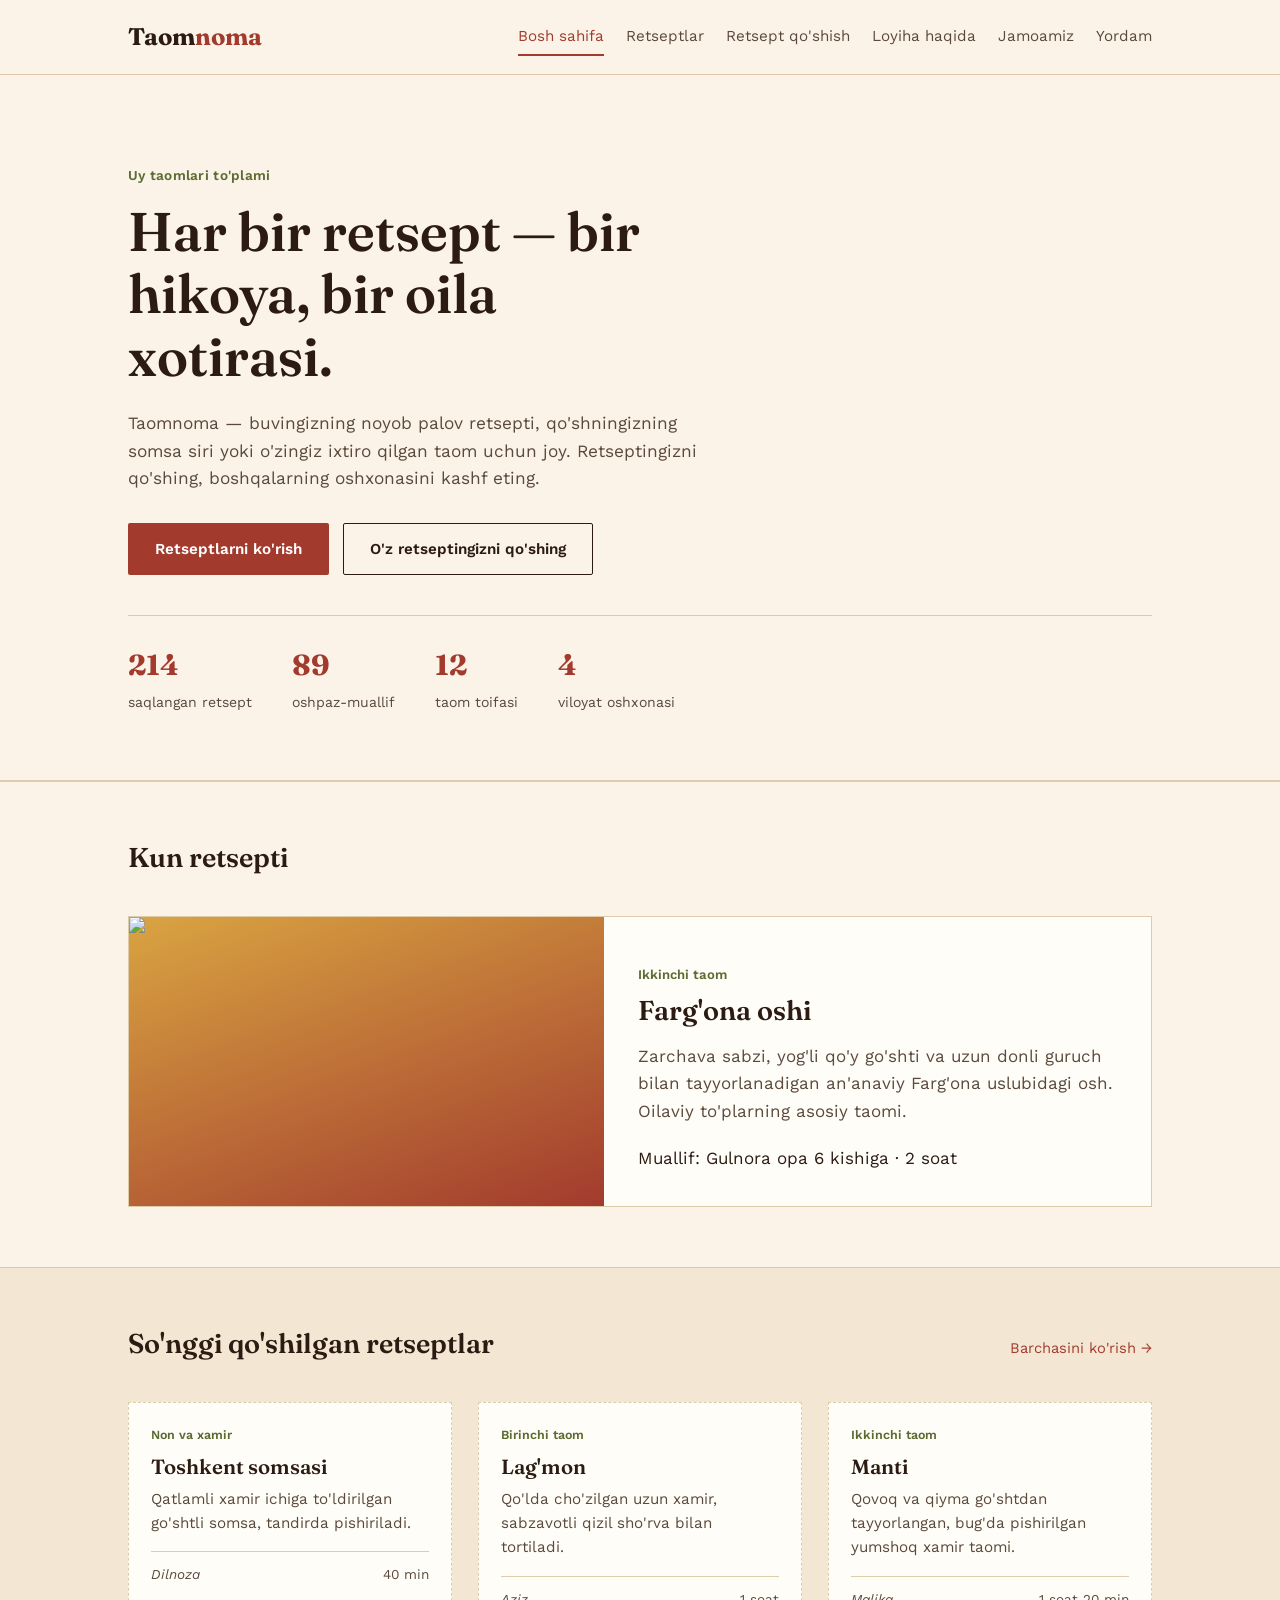
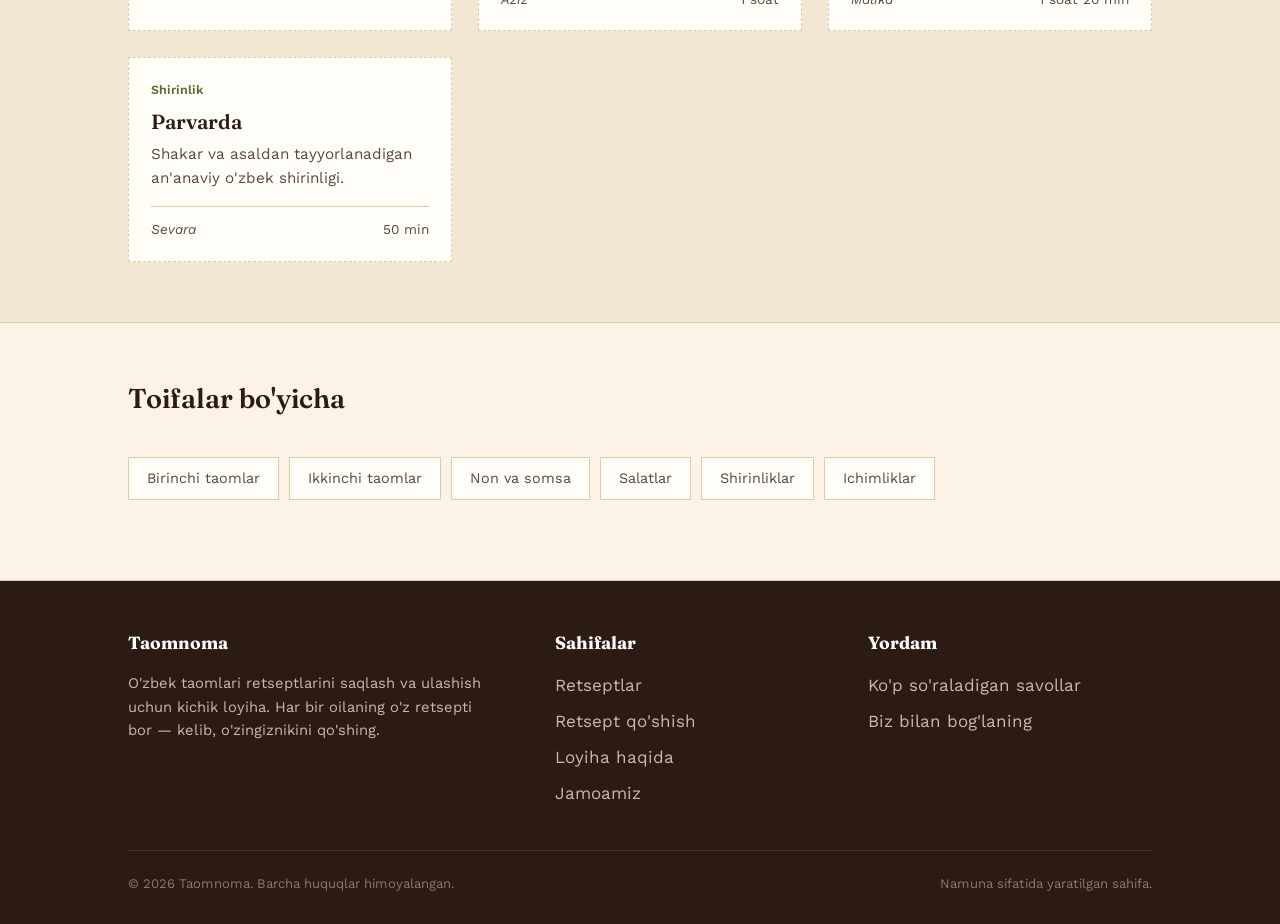
==== index.html @ 1970f33b "Update index.html" ====
<!DOCTYPE html>
<html lang="uz">
<head>
<meta charset="UTF-8">
<meta name="viewport" content="width=device-width, initial-scale=1.0">
<title>Taomnoma — o'z retseptingizni ulashing</title>
<meta name="description" content="Taomnoma — o'zbek taomlari retseptlarini saqlash va ulashish uchun sahifa. O'z retseptingizni qo'shing, boshqalarnikini kashf eting.">
<link rel="stylesheet" href="style.css">
</head>
<body>

<header class="site-header">
  <div class="wrap">
    <a href="index.html" class="logo">Taom<span>noma</span></a>
    <nav class="primary-nav" aria-label="Asosiy navigatsiya">
      <a href="index.html" aria-current="page">Bosh sahifa</a>
      <a href="menu.html">Retseptlar</a>
      <a href="add-recipe.html">Retsept qo'shish</a>
      <a href="about.html">Loyiha haqida</a>
      <a href="team.html">Jamoamiz</a>
      <a href="support.html">Yordam</a>
    </nav>
  </div>
</header>

<main>

  <section class="hero">
    <div class="wrap">
      <p class="kicker">Uy taomlari to'plami</p>
      <h1>Har bir retsept — bir hikoya, bir oila xotirasi.</h1>
      <p class="lead">Taomnoma — buvingizning noyob palov retsepti, qo'shningizning somsa siri yoki o'zingiz ixtiro qilgan taom uchun joy. Retseptingizni qo'shing, boshqalarning oshxonasini kashf eting.</p>
      <div class="hero-actions">
        <a href="menu.html" class="btn btn-primary">Retseptlarni ko'rish</a>
        <a href="add-recipe.html" class="btn btn-ghost">O'z retseptingizni qo'shing</a>
      </div>
      <div class="stat-row">
        <div class="stat"><b>214</b><span>saqlangan retsept</span></div>
        <div class="stat"><b>89</b><span>oshpaz-muallif</span></div>
        <div class="stat"><b>12</b><span>taom toifasi</span></div>
        <div class="stat"><b>4</b><span>viloyat oshxonasi</span></div>
      </div>
    </div>
  </section>

  <section>
    <div class="wrap">
      <div class="section-head">
        <h2>Kun retsepti</h2>
      </div>
      <article class="featured-card">
        <div class="photo" role="img" aria-label="Osh — palov taomining rasmi"><img class="kkS" src="https://encrypted-tbn0.gstatic.com/images?q=tbn:ANd9GcQXJk7F9mHlJh6HpHR_jl9XJbA6Z6ro5E9UIonnaJc_GA&s=10"></div>
        <div class="content">
          <p class="cat">Ikkinchi taom</p>
          <h3>Farg'ona oshi</h3>
          <p>Zarchava sabzi, yog'li qo'y go'shti va uzun donli guruch bilan tayyorlanadigan an'anaviy Farg'ona uslubidagi osh. Oilaviy to'plarning asosiy taomi.</p>
          <div class="meta">
            <span class="author">Muallif: Gulnora opa</span>
            <span>6 kishiga · 2 soat</span>
          </div>
        </div>
      </article>
    </div>
  </section>

  <section class="alt">
    <div class="wrap">
      <div class="section-head">
        <h2>So'nggi qo'shilgan retseptlar</h2>
        <a class="more" href="menu.html">Barchasini ko'rish →</a>
      </div>
      <div class="card-grid">

        <article class="recipe-card">
          <p class="cat">Non va xamir</p>
          <h3>Toshkent somsasi</h3>
          <p>Qatlamli xamir ichiga to'ldirilgan go'shtli somsa, tandirda pishiriladi.</p>
          <div class="meta">
            <span class="author">Dilnoza</span>
            <span>40 min</span>
          </div>
        </article>

        <article class="recipe-card">
          <p class="cat">Birinchi taom</p>
          <h3>Lag'mon</h3>
          <p>Qo'lda cho'zilgan uzun xamir, sabzavotli qizil sho'rva bilan tortiladi.</p>
          <div class="meta">
            <span class="author">Aziz</span>
            <span>1 soat</span>
          </div>
        </article>

        <article class="recipe-card">
          <p class="cat">Ikkinchi taom</p>
          <h3>Manti</h3>
          <p>Qovoq va qiyma go'shtdan tayyorlangan, bug'da pishirilgan yumshoq xamir taomi.</p>
          <div class="meta">
            <span class="author">Malika</span>
            <span>1 soat 20 min</span>
          </div>
        </article>

        <article class="recipe-card">
          <p class="cat">Shirinlik</p>
          <h3>Parvarda</h3>
          <p>Shakar va asaldan tayyorlanadigan an'anaviy o'zbek shirinligi.</p>
          <div class="meta">
            <span class="author">Sevara</span>
            <span>50 min</span>
          </div>
        </article>

      </div>
    </div>
  </section>

  <section>
    <div class="wrap">
      <div class="section-head">
        <h2>Toifalar bo'yicha</h2>
      </div>
      <div class="pill-row">
        <a class="pill" href="#taom1">Birinchi taomlar</a>
        <a class="pill" href="#taom2">Ikkinchi taomlar</a>
        <a class="pill" href="#taom3">Non va somsa</a>
        <a class="pill" href="#taom4">Salatlar</a>
        <a class="pill" href="#taom5">Shirinliklar</a>
        <a class="pill" href="#taom6">Ichimliklar</a>
      </div>
    </div>
  </section>

</main>

<footer class="site-footer">
  <div class="wrap">
    <div class="foot-grid">
      <div>
        <h4>Taomnoma</h4>
        <p>O'zbek taomlari retseptlarini saqlash va ulashish uchun kichik loyiha. Har bir oilaning o'z retsepti bor — kelib, o'zingiznikini qo'shing.</p>
      </div>
      <div>
        <h4>Sahifalar</h4>
        <ul>
          <li><a href="menu.html">Retseptlar</a></li>
          <li><a href="add-recipe.html">Retsept qo'shish</a></li>
          <li><a href="about.html">Loyiha haqida</a></li>
          <li><a href="team.html">Jamoamiz</a></li>
        </ul>
      </div>
      <div>
        <h4>Yordam</h4>
        <ul>
          <li><a href="support.html">Ko'p so'raladigan savollar</a></li>
          <li><a href="support.html#contact">Biz bilan bog'laning</a></li>
        </ul>
      </div>
    </div>
    <div class="foot-bottom">
      <span>© 2026 Taomnoma. Barcha huquqlar himoyalangan.</span>
      <span>Namuna sifatida yaratilgan sahifa.</span>
    </div>
  </div>
</footer>

</body>
</html>
---- style.css ----
@import url('https://fonts.googleapis.com/css2?family=Fraunces:ital,opsz,wght@0,9..144,400;0,9..144,600;0,9..144,700;1,9..144,500&family=Work+Sans:wght@400;500;600&display=swap');

:root{
  --cream: #FBF3E7;
  --cream-2: #F3E7D3;
  --ink: #2B1B12;
  --ink-soft: #5A493C;
  --paprika: #A23B2E;
  --paprika-dark: #7E2E24;
  --saffron: #D9A441;
  --herb: #5C6B32;
  --line: #DDCBA9;
  --card-bg: #FFFDF8;
  --radius: 2px;
}

*{ box-sizing: border-box; }

html{ scroll-behavior: smooth; }

body{
  margin: 0;
  background: var(--cream);
  color: var(--ink);
  font-family: 'Work Sans', sans-serif;
  font-size: 17px;
  line-height: 1.6;
}

h1, h2, h3, .display{
  font-family: 'Fraunces', serif;
  color: var(--ink);
  font-weight: 600;
  line-height: 1.15;
  margin: 0 0 .4em;
}

a{ color: var(--paprika); text-decoration: none; }
a:hover{ text-decoration: underline; }

a:focus-visible, button:focus-visible, input:focus-visible, textarea:focus-visible, select:focus-visible{
  outline: 3px solid var(--saffron);
  outline-offset: 2px;
}

img{ max-width: 100%; display: block; }

.wrap{
  max-width: 1080px;
  margin: 0 auto;
  padding: 0 28px;
}

/* ---------- Header / nav ---------- */

.site-header{
  border-bottom: 1px solid var(--line);
  background: var(--cream);
  position: sticky;
  top: 0;
  z-index: 20;
}

.site-header .wrap{
  display: flex;
  align-items: center;
  justify-content: space-between;
  padding-top: 18px;
  padding-bottom: 18px;
  gap: 24px;
}

.logo{
  font-family: 'Fraunces', serif;
  font-weight: 700;
  font-size: 1.5rem;
  color: var(--ink);
  white-space: nowrap;
}
.logo span{ color: var(--paprika); }
.logo:hover{ text-decoration: none; }

nav.primary-nav{
  display: flex;
  flex-wrap: wrap;
  gap: 4px 22px;
  justify-content: flex-end;
}

nav.primary-nav a{
  color: var(--ink-soft);
  font-size: .95rem;
  padding: 6px 0;
  border-bottom: 2px solid transparent;
}

nav.primary-nav a:hover{
  color: var(--paprika);
  text-decoration: none;
  border-bottom-color: var(--saffron);
}

nav.primary-nav a[aria-current="page"]{
  color: var(--paprika);
  border-bottom-color: var(--paprika);
}

/* ---------- Buttons ---------- */

.btn{
  display: inline-block;
  font-family: 'Work Sans', sans-serif;
  font-weight: 600;
  font-size: .95rem;
  padding: 13px 26px;
  border-radius: var(--radius);
  border: 1px solid transparent;
  cursor: pointer;
}

.btn:hover{ text-decoration: none; }

.btn-primary{
  background: var(--paprika);
  color: #fff;
}
.btn-primary:hover{ background: var(--paprika-dark); }

.btn-ghost{
  background: transparent;
  color: var(--ink);
  border-color: var(--ink);
}
.btn-ghost:hover{ background: var(--ink); color: var(--cream); }

/* ---------- Hero ---------- */

.hero{
  padding: 76px 0 64px;
  border-bottom: 1px solid var(--line);
}

.hero .kicker{
  color: var(--herb);
  font-weight: 600;
  font-size: .85rem;
  letter-spacing: .02em;
  margin-bottom: 14px;
}

.hero h1{
  font-size: clamp(2.1rem, 4.4vw, 3.4rem);
  max-width: 15ch;
}

.hero p.lead{
  max-width: 54ch;
  color: var(--ink-soft);
  font-size: 1.08rem;
  margin: 18px 0 30px;
}

.hero-actions{ display: flex; gap: 14px; flex-wrap: wrap; margin-bottom: 40px; }

.stat-row{
  display: flex;
  gap: 40px;
  flex-wrap: wrap;
  border-top: 1px solid var(--line);
  padding-top: 26px;
}

.stat-row .stat b{
  display: block;
  font-family: 'Fraunces', serif;
  font-size: 1.8rem;
  color: var(--paprika);
}
.stat-row .stat span{
  color: var(--ink-soft);
  font-size: .88rem;
}

/* ---------- Sections ---------- */

section{ padding: 60px 0; }
section.alt{ background: var(--cream-2); }
section + section{ border-top: 1px solid var(--line); }

.section-head{
  display: flex;
  align-items: baseline;
  justify-content: space-between;
  gap: 20px;
  margin-bottom: 32px;
  flex-wrap: wrap;
}

.section-head h2{ font-size: 1.7rem; }
.section-head .more{ font-size: .92rem; white-space: nowrap; }

/* ---------- Recipe index cards ---------- */

.card-grid{
  display: grid;
  grid-template-columns: repeat(auto-fill, minmax(250px, 1fr));
  gap: 26px;
}

.recipe-card{
  background: var(--card-bg);
  border: 1px dashed var(--line);
  padding: 22px 22px 20px;
  position: relative;
}

.recipe-card .cat{
  font-size: .78rem;
  color: var(--herb);
  font-weight: 600;
  margin-bottom: 10px;
}

.recipe-card h3{
  font-size: 1.28rem;
  margin-bottom: 8px;
}

.recipe-card p{
  color: var(--ink-soft);
  font-size: .95rem;
  margin: 0 0 16px;
}

.recipe-card .meta{
  display: flex;
  justify-content: space-between;
  align-items: center;
  font-size: .85rem;
  color: var(--ink-soft);
  border-top: 1px solid var(--line);
  padding-top: 12px;
}

.recipe-card .author{ font-style: italic; }

.featured-card{
  display: grid;
  grid-template-columns: 1fr 1.15fr;
  gap: 0;
  background: var(--card-bg);
  border: 1px solid var(--line);
  overflow: hidden;
}

.featured-card .photo{
  background: linear-gradient(160deg, var(--saffron), var(--paprika));
  min-height: 260px;
}

.featured-card .content{ padding: 34px; }

.featured-card .cat{
  color: var(--herb);
  font-weight: 600;
  font-size: .82rem;
  margin-bottom: 10px;
}

.featured-card h3{ font-size: 1.7rem; }

.featured-card p{ color: var(--ink-soft); margin-bottom: 20px; }

@media (max-width: 720px){
  .featured-card{ grid-template-columns: 1fr; }
  .featured-card .photo{ min-height: 160px; }
}

/* ---------- Category pills ---------- */

.pill-row{ display: flex; flex-wrap: wrap; gap: 10px; }
.pill{
  border: 1px solid var(--line);
  padding: 9px 18px;
  font-size: .9rem;
  color: var(--ink-soft);
  background: var(--card-bg);
}
.pill:hover{ text-decoration: none; border-color: var(--paprika); color: var(--paprika); }

/* ---------- Forms ---------- */

.form-card{
  background: var(--card-bg);
  border: 1px solid var(--line);
  padding: 36px;
  max-width: 640px;
}

fieldset{ border: none; padding: 0; margin: 0 0 26px; }
legend{
  font-family: 'Fraunces', serif;
  font-size: 1.15rem;
  padding: 0;
  margin-bottom: 14px;
}

.field{ margin-bottom: 20px; }
.field label{
  display: block;
  font-size: .88rem;
  font-weight: 600;
  margin-bottom: 6px;
  color: var(--ink);
}
.field .hint{
  display: block;
  font-size: .8rem;
  color: var(--ink-soft);
  margin-top: 5px;
}

input[type="text"],
input[type="email"],
input[type="number"],
input[type="file"],
select,
textarea{
  width: 100%;
  font-family: 'Work Sans', sans-serif;
  font-size: .96rem;
  padding: 11px 13px;
  border: 1px solid var(--line);
  background: #fff;
  color: var(--ink);
  border-radius: var(--radius);
}

textarea{ resize: vertical; min-height: 110px; }

.two-col{ display: grid; grid-template-columns: 1fr 1fr; gap: 18px; }
@media (max-width: 560px){ .two-col{ grid-template-columns: 1fr; } }

.note{
  border-left: 3px solid var(--saffron);
  background: var(--cream-2);
  padding: 14px 18px;
  font-size: .9rem;
  color: var(--ink-soft);
  margin: 0 0 26px;
}

/* ---------- Team ---------- */

.team-grid{
  display: grid;
  grid-template-columns: repeat(auto-fill, minmax(210px, 1fr));
  gap: 26px;
}
.team-card{ text-align: left; }
.team-card .avatar{
  width: 100%;
  aspect-ratio: 1;
  background: linear-gradient(140deg, var(--herb), var(--saffron));
  margin-bottom: 14px;
}
.team-card h3{ font-size: 1.1rem; margin-bottom: 2px; }
.team-card .role{ color: var(--paprika); font-size: .85rem; font-weight: 600; margin-bottom: 8px; }
.team-card p{ color: var(--ink-soft); font-size: .92rem; margin: 0; }

/* ---------- FAQ ---------- */

.faq-item{ border-top: 1px solid var(--line); padding: 22px 0; }
.faq-item:last-child{ border-bottom: 1px solid var(--line); }
.faq-item h3{ font-size: 1.05rem; margin-bottom: 8px; }
.faq-item p{ color: var(--ink-soft); margin: 0; }

.contact-grid{
  display: grid;
  grid-template-columns: 1fr 1fr;
  gap: 40px;
}
@media (max-width: 720px){ .contact-grid{ grid-template-columns: 1fr; } }

.contact-list{ list-style: none; padding: 0; margin: 0; }
.contact-list li{ padding: 14px 0; border-top: 1px solid var(--line); }
.contact-list li:last-child{ border-bottom: 1px solid var(--line); }
.contact-list .label{ display: block; font-size: .8rem; color: var(--herb); font-weight: 600; margin-bottom: 4px; }

/* ---------- Footer ---------- */

footer.site-footer{
  border-top: 1px solid var(--line);
  background: var(--ink);
  color: var(--cream-2);
  padding: 48px 0 30px;
  margin-top: 20px;
}

footer.site-footer .foot-grid{
  display: grid;
  grid-template-columns: 1.4fr 1fr 1fr;
  gap: 30px;
  margin-bottom: 34px;
}
@media (max-width: 640px){ footer.site-footer .foot-grid{ grid-template-columns: 1fr; } }

footer.site-footer h4{
  font-family: 'Fraunces', serif;
  color: #fff;
  font-size: 1.1rem;
  margin: 0 0 14px;
}
footer.site-footer p{ color: #C9BBA8; font-size: .92rem; max-width: 40ch; }
footer.site-footer ul{ list-style: none; padding: 0; margin: 0; }
footer.site-footer li{ margin-bottom: 9px; }
footer.site-footer a{ color: #C9BBA8; }
footer.site-footer a:hover{ color: var(--saffron); }

.foot-bottom{
  border-top: 1px solid #45372B;
  padding-top: 22px;
  font-size: .82rem;
  color: #8A7B6A;
  display: flex;
  justify-content: space-between;
  flex-wrap: wrap;
  gap: 10px;
}

/* ---------- Page header (non-home pages) ---------- */

.page-head{
  padding: 54px 0 40px;
  border-bottom: 1px solid var(--line);
}
.page-head .kicker{
  color: var(--herb);
  font-weight: 600;
  font-size: .85rem;
  margin-bottom: 12px;
}
.page-head h1{ font-size: clamp(1.9rem, 3.6vw, 2.6rem); max-width: 20ch; }
.page-head p.lead{ color: var(--ink-soft); max-width: 56ch; margin-top: 14px; }

.kk{
  width: 100%;
  height: 100%;
}
.recipe-image{
  width: 200px;
  height: 100px;
  object-fit: cover;
}
.ishchi{
  width: 300px;
  height: 300px;
  object-fit: cover;
}
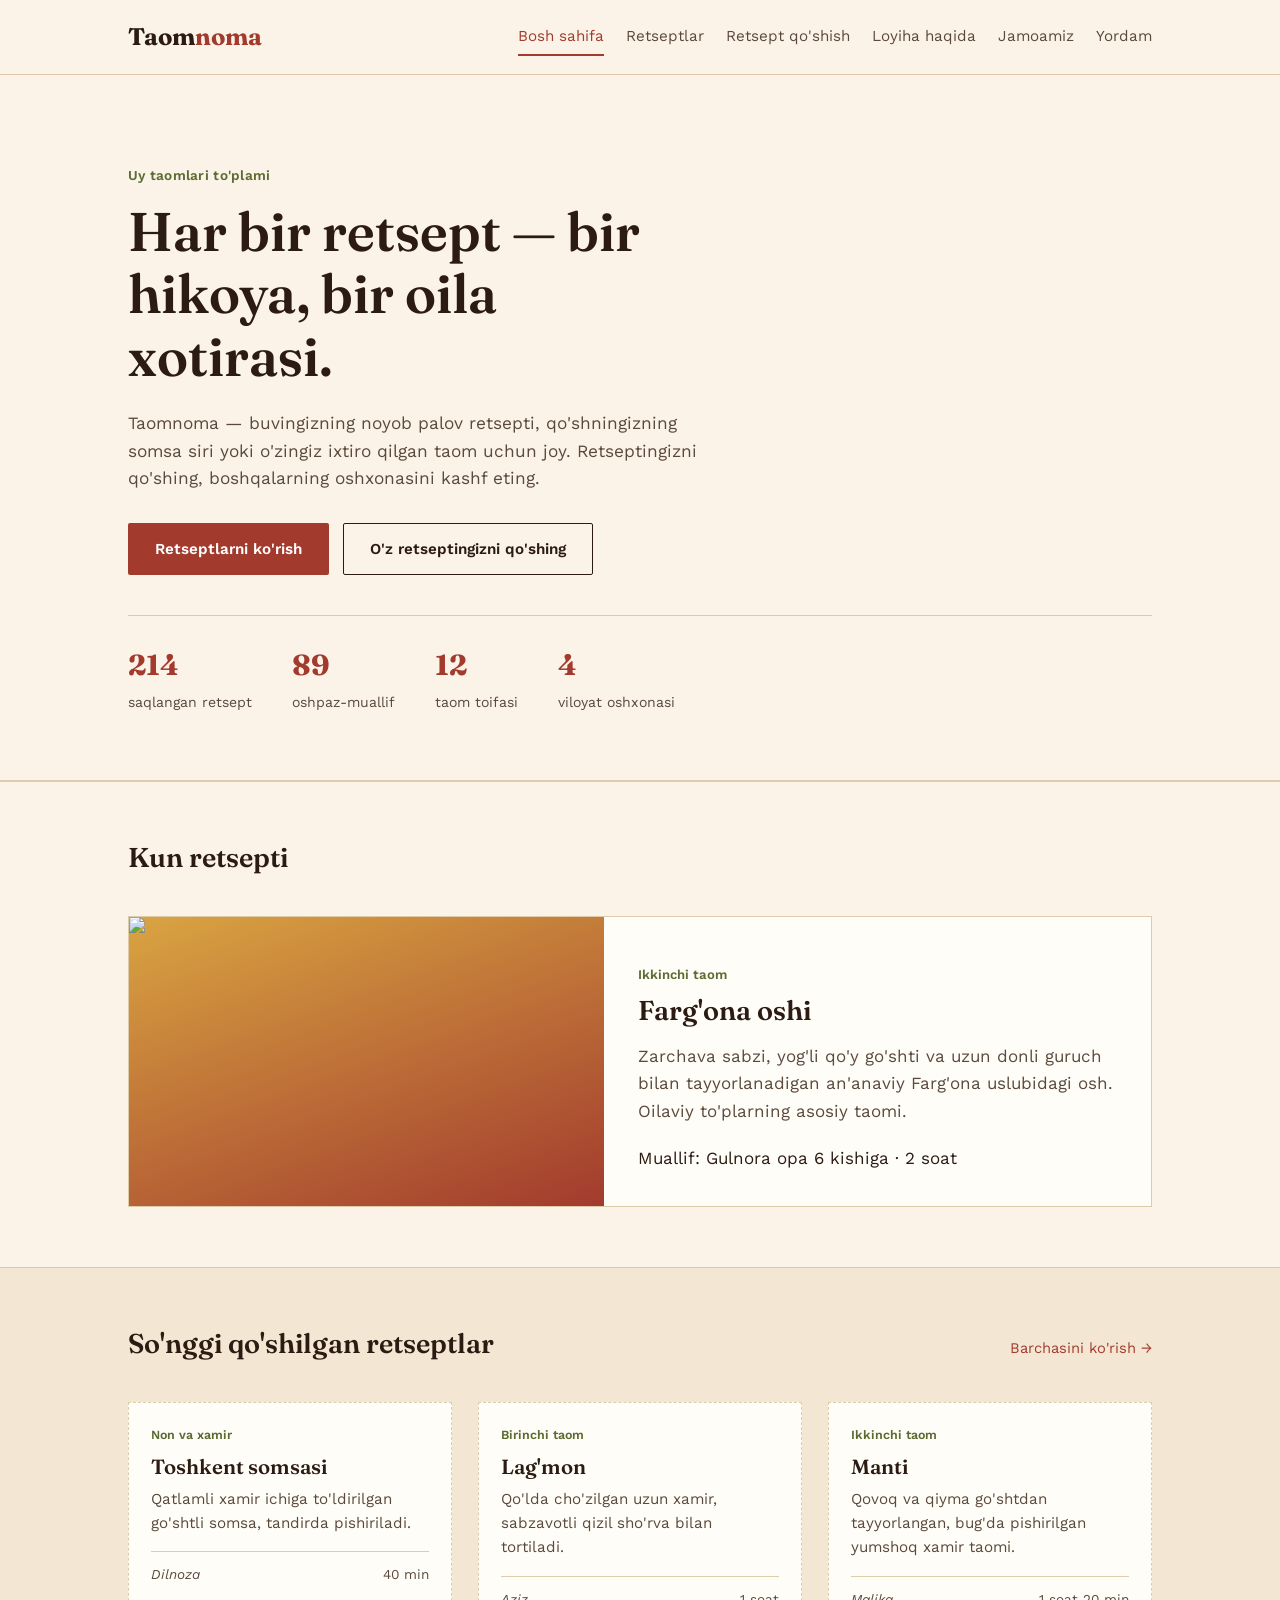
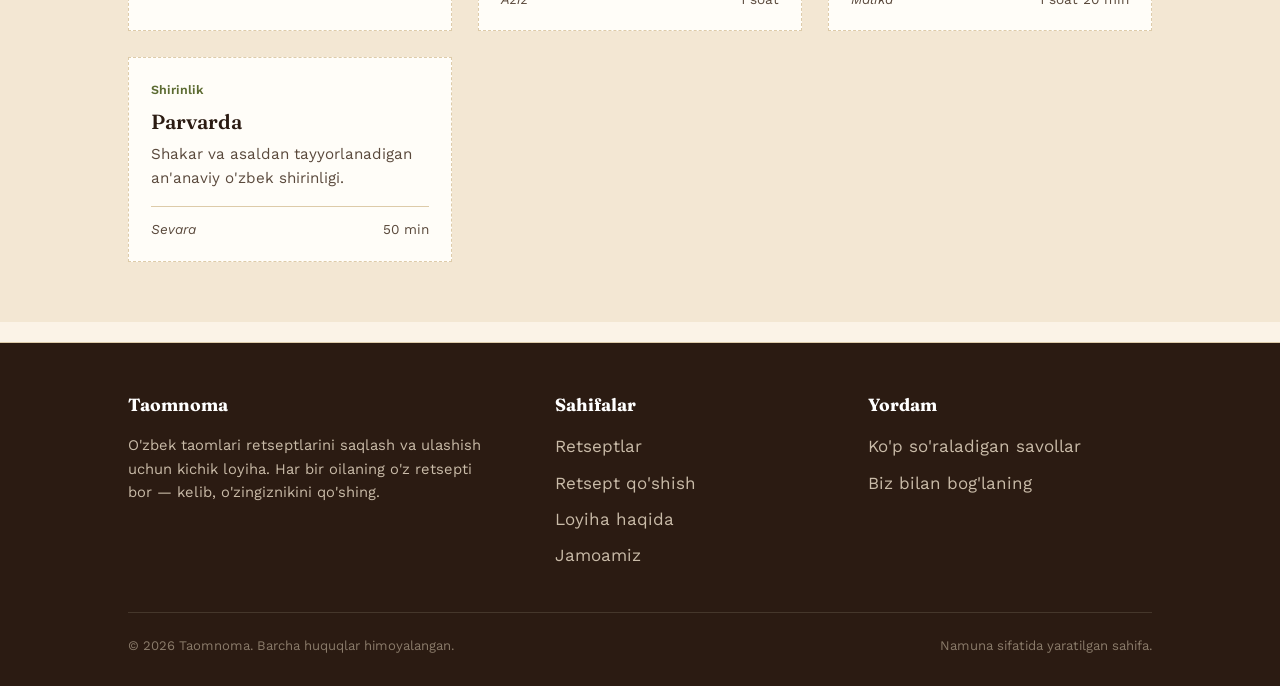
==== commit 5daf9ed1: "Update index.html" ====
--- a/index.html
+++ b/index.html
@@ -115,21 +115,6 @@
     </div>
   </section>
 
-  <section>
-    <div class="wrap">
-      <div class="section-head">
-        <h2>Toifalar bo'yicha</h2>
-      </div>
-      <div class="pill-row">
-        <a class="pill" href="#taom1">Birinchi taomlar</a>
-        <a class="pill" href="#taom2">Ikkinchi taomlar</a>
-        <a class="pill" href="#taom3">Non va somsa</a>
-        <a class="pill" href="#taom4">Salatlar</a>
-        <a class="pill" href="#taom5">Shirinliklar</a>
-        <a class="pill" href="#taom6">Ichimliklar</a>
-      </div>
-    </div>
-  </section>
 
 </main>
 
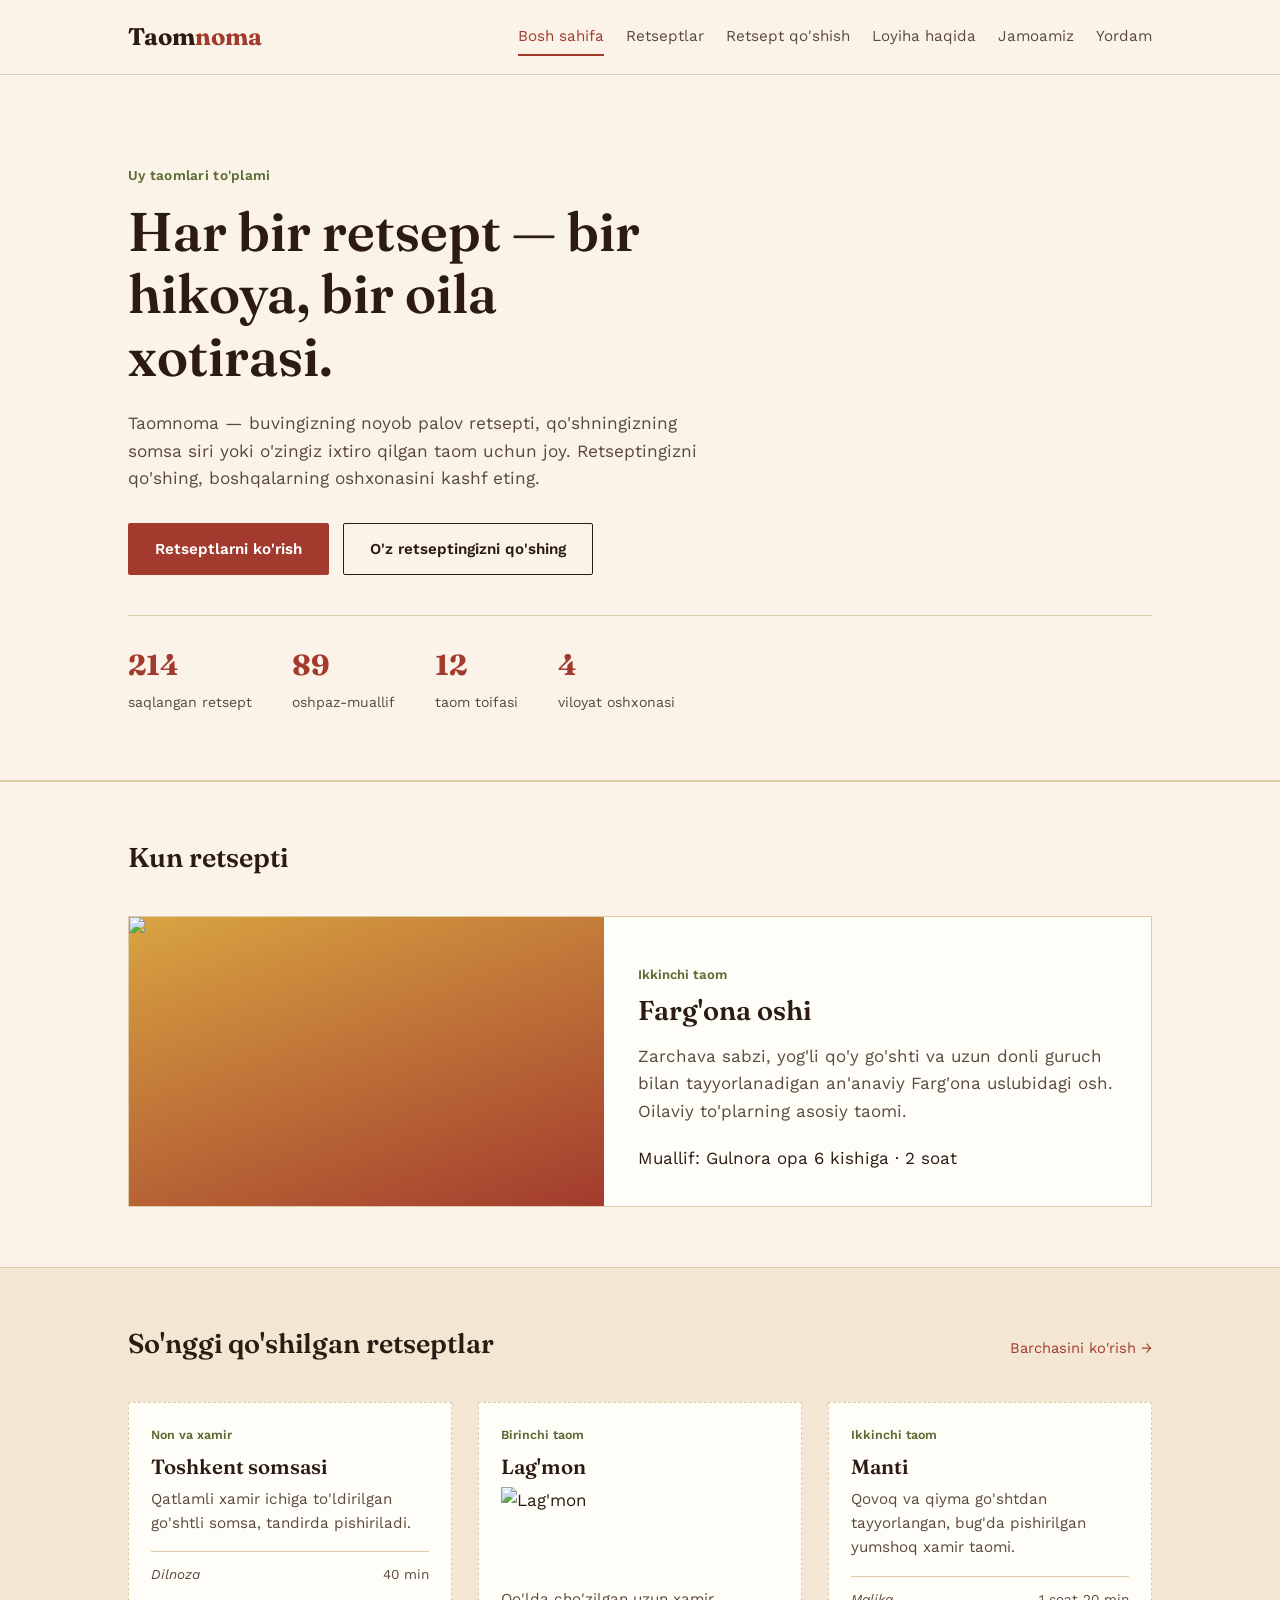
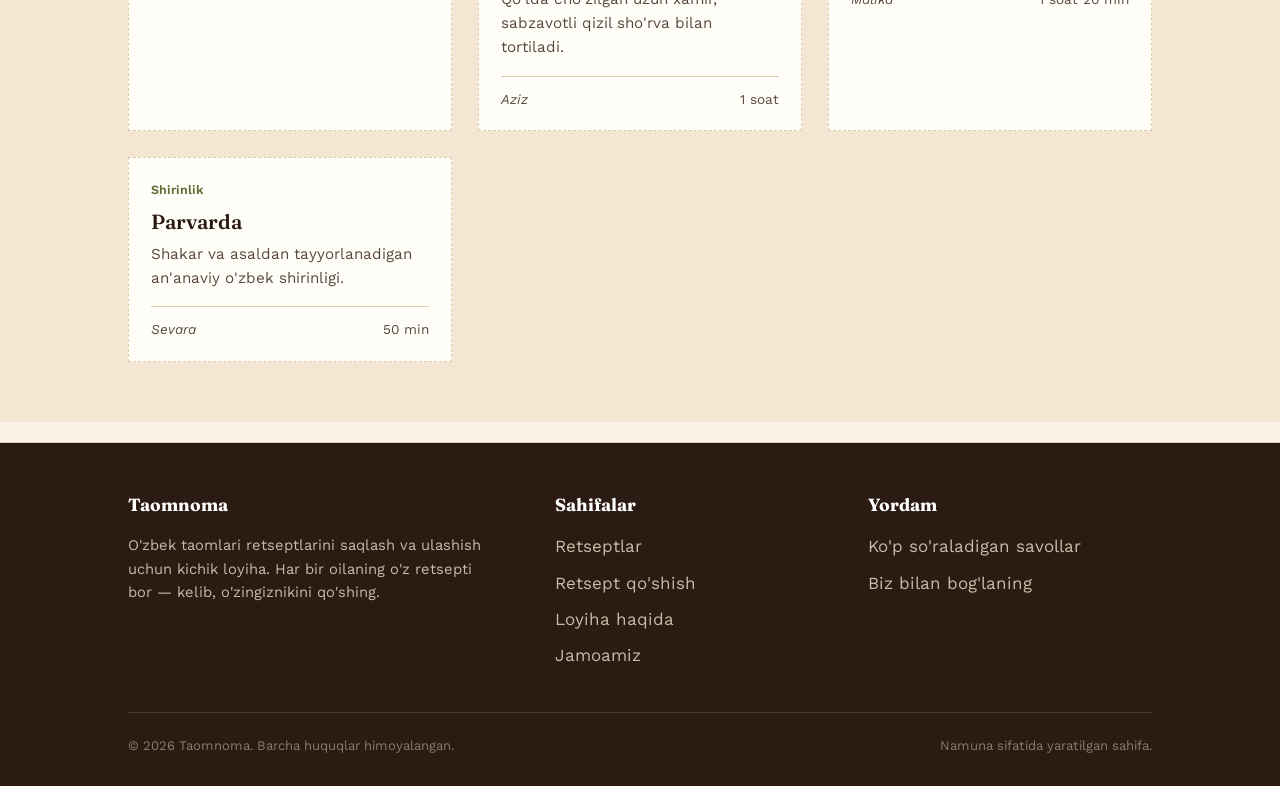
==== commit b7b5705c: "Update index.html" ====
--- a/index.html
+++ b/index.html
@@ -84,6 +84,7 @@
         <article class="recipe-card">
           <p class="cat">Birinchi taom</p>
           <h3>Lag'mon</h3>
+          <img class="recipe-image" src="https://encrypted-tbn0.gstatic.com/images?q=tbn:ANd9GcQyWyOs87mPP_M2TVpZD1NqOgX3ibBH9ERnqRiVEDxL6Gc135Jk4Y-JY5cibM01UlaCmbFFc2TmSldsky36M_Efb-55ktZx7D5hIQ4SqCTSsA&s=10" alt="Lag'mon" />
           <p>Qo'lda cho'zilgan uzun xamir, sabzavotli qizil sho'rva bilan tortiladi.</p>
           <div class="meta">
             <span class="author">Aziz</span>
@@ -114,6 +115,7 @@
       </div>
     </div>
   </section>
+
 
 
 </main>
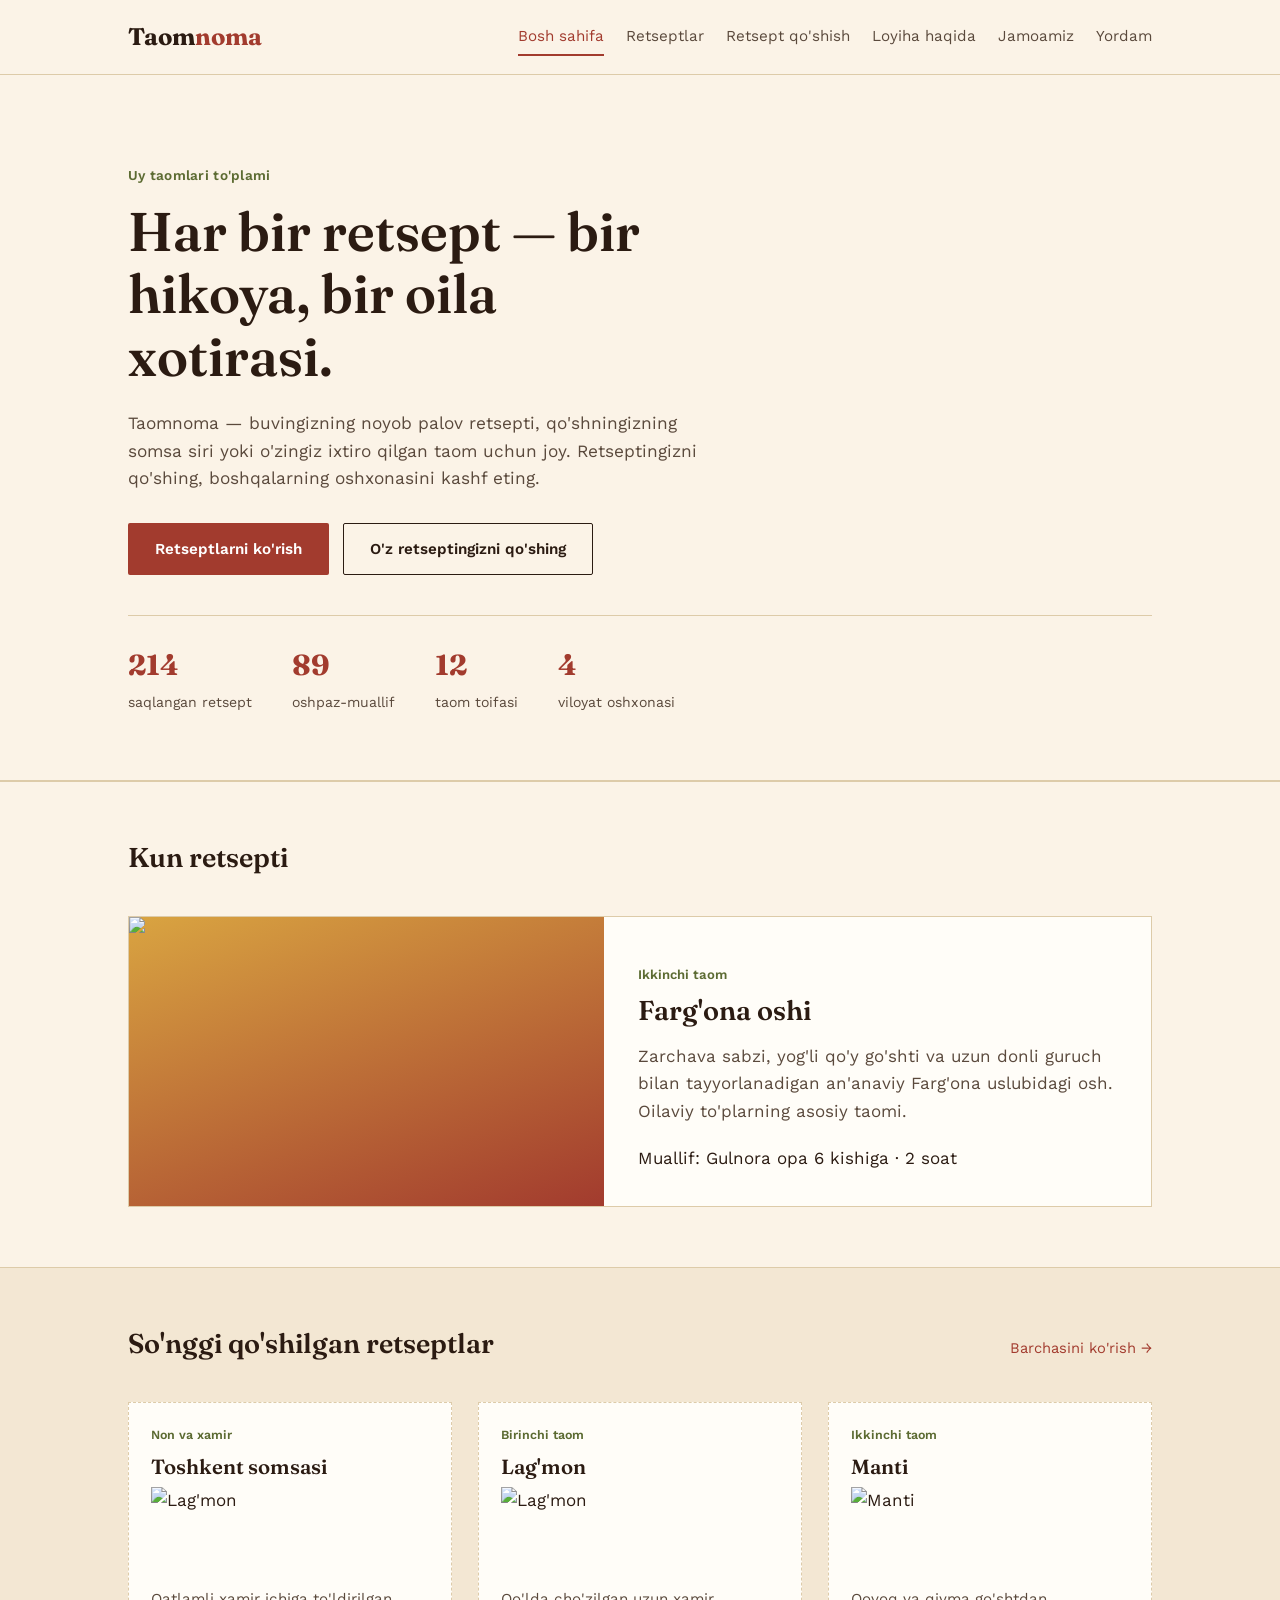
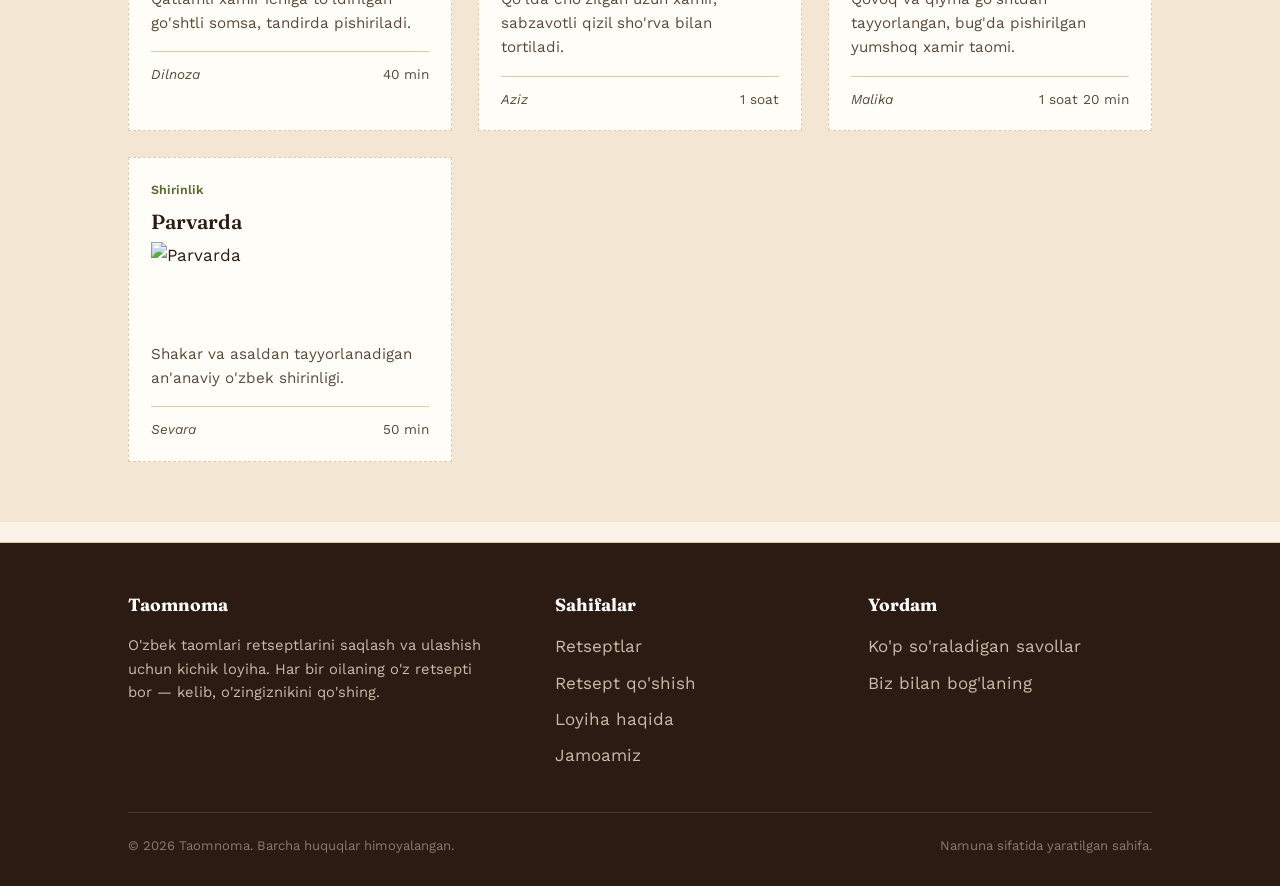
==== commit 53f3e947: "Update index.html" ====
--- a/index.html
+++ b/index.html
@@ -74,6 +74,7 @@
         <article class="recipe-card">
           <p class="cat">Non va xamir</p>
           <h3>Toshkent somsasi</h3>
+          <img class="recipe-image" src="https://encrypted-tbn0.gstatic.com/images?q=tbn:ANd9GcQyWyOs87mPP_M2TVpZD1NqOgX3ibBH9ERnqRiVEDxL6Gc135Jk4Y-JY5cibM01UlaCmbFFc2TmSldsky36M_Efb-55ktZx7D5hIQ4SqCTSsA&s=10" alt="Lag'mon" />
           <p>Qatlamli xamir ichiga to'ldirilgan go'shtli somsa, tandirda pishiriladi.</p>
           <div class="meta">
             <span class="author">Dilnoza</span>
@@ -95,6 +96,7 @@
         <article class="recipe-card">
           <p class="cat">Ikkinchi taom</p>
           <h3>Manti</h3>
+          <img class="recipe-image" src="https://encrypted-tbn0.gstatic.com/images?q=tbn:ANd9GcQx85luqlRSTXkegBL6gRB4rfMp_aiNtYUhhMsMbty3nIYy094u93q1hmdmxQX-rO8uAncySsejYWUQ8RHlT5DnsCIiwaW3ejUQk11HCxzJEw&s=10" alt="Manti" />
           <p>Qovoq va qiyma go'shtdan tayyorlangan, bug'da pishirilgan yumshoq xamir taomi.</p>
           <div class="meta">
             <span class="author">Malika</span>
@@ -105,6 +107,7 @@
         <article class="recipe-card">
           <p class="cat">Shirinlik</p>
           <h3>Parvarda</h3>
+          <img class="recipe-image" src="https://encrypted-tbn0.gstatic.com/images?q=tbn:ANd9GcSQuD31hza84kNG4PZNwyjewYIHB5hwsZLLZSba-cbk2Q&s=10" alt="Parvarda" />
           <p>Shakar va asaldan tayyorlanadigan an'anaviy o'zbek shirinligi.</p>
           <div class="meta">
             <span class="author">Sevara</span>
--- a/style.css
+++ b/style.css
@@ -183,6 +183,8 @@
 
 /* ---------- Sections ---------- */
 
+
+
 section{ padding: 60px 0; }
 section.alt{ background: var(--cream-2); }
 section + section{ border-top: 1px solid var(--line); }
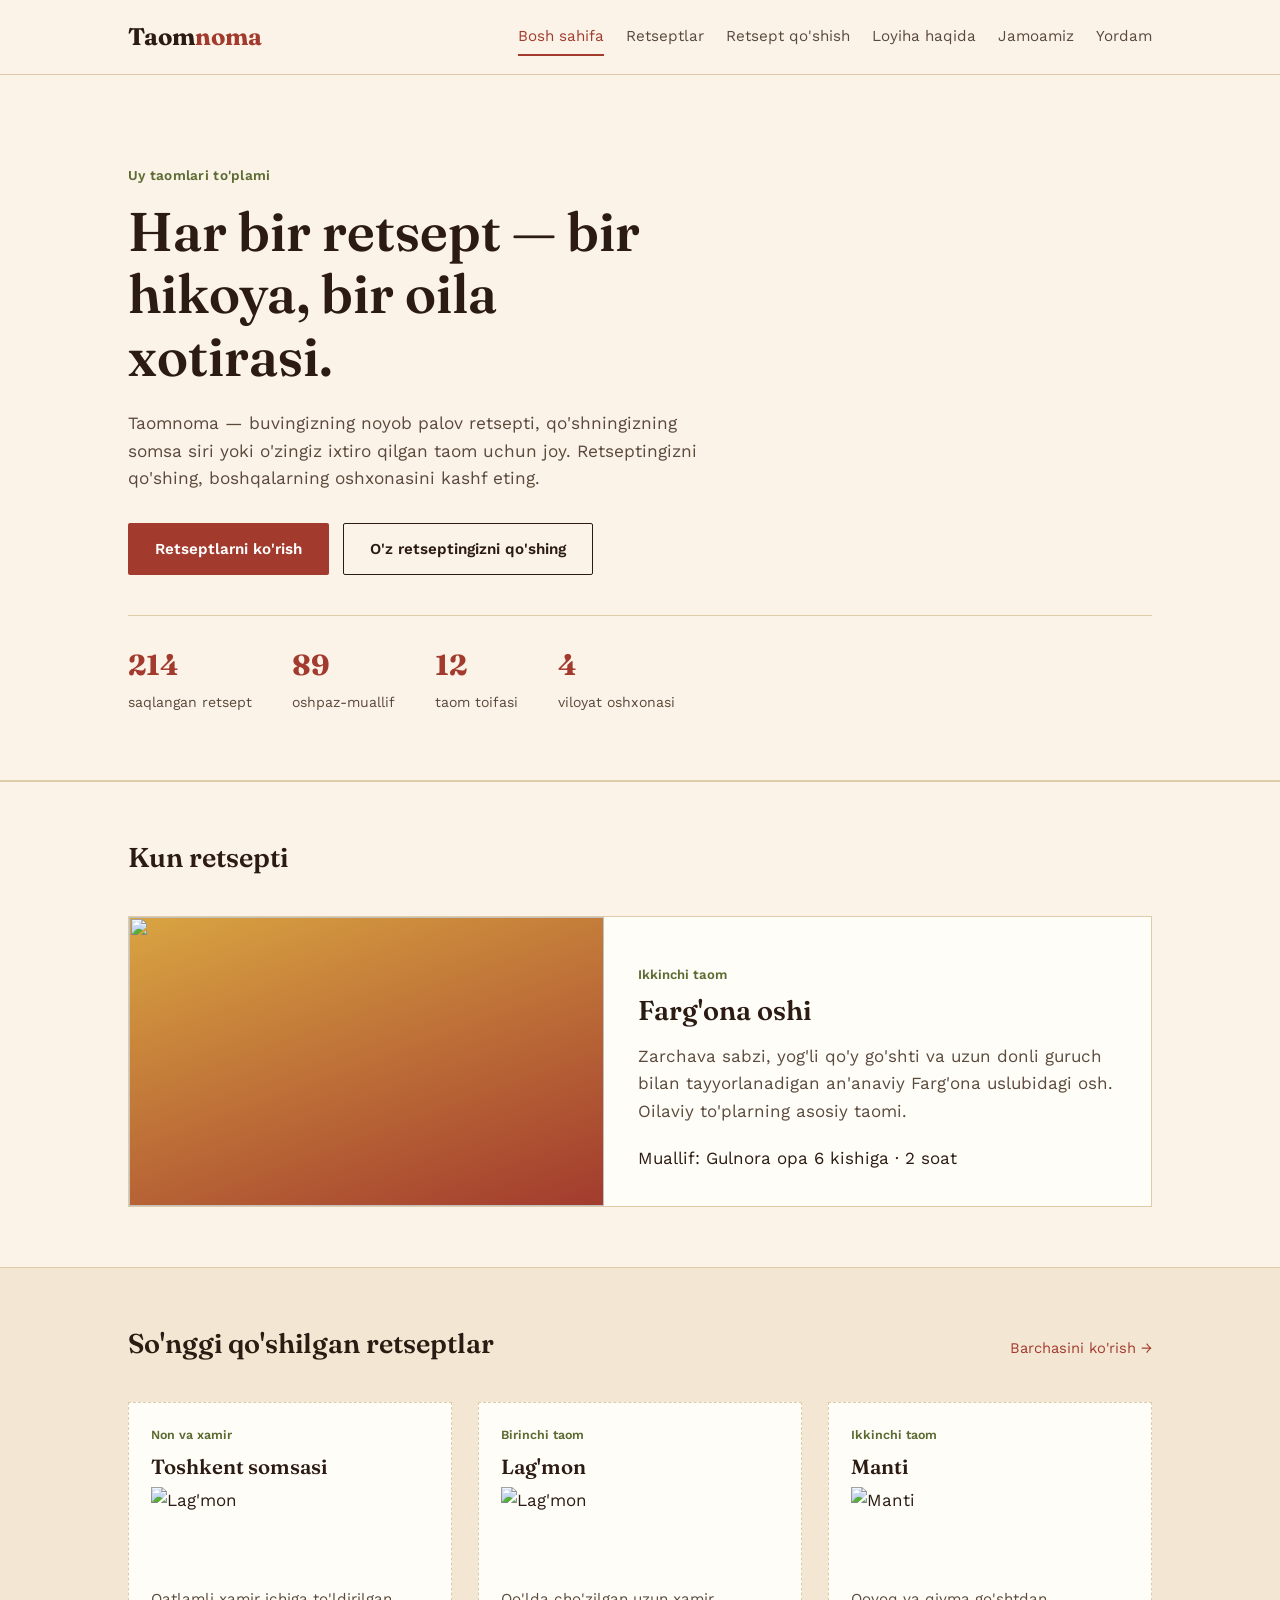
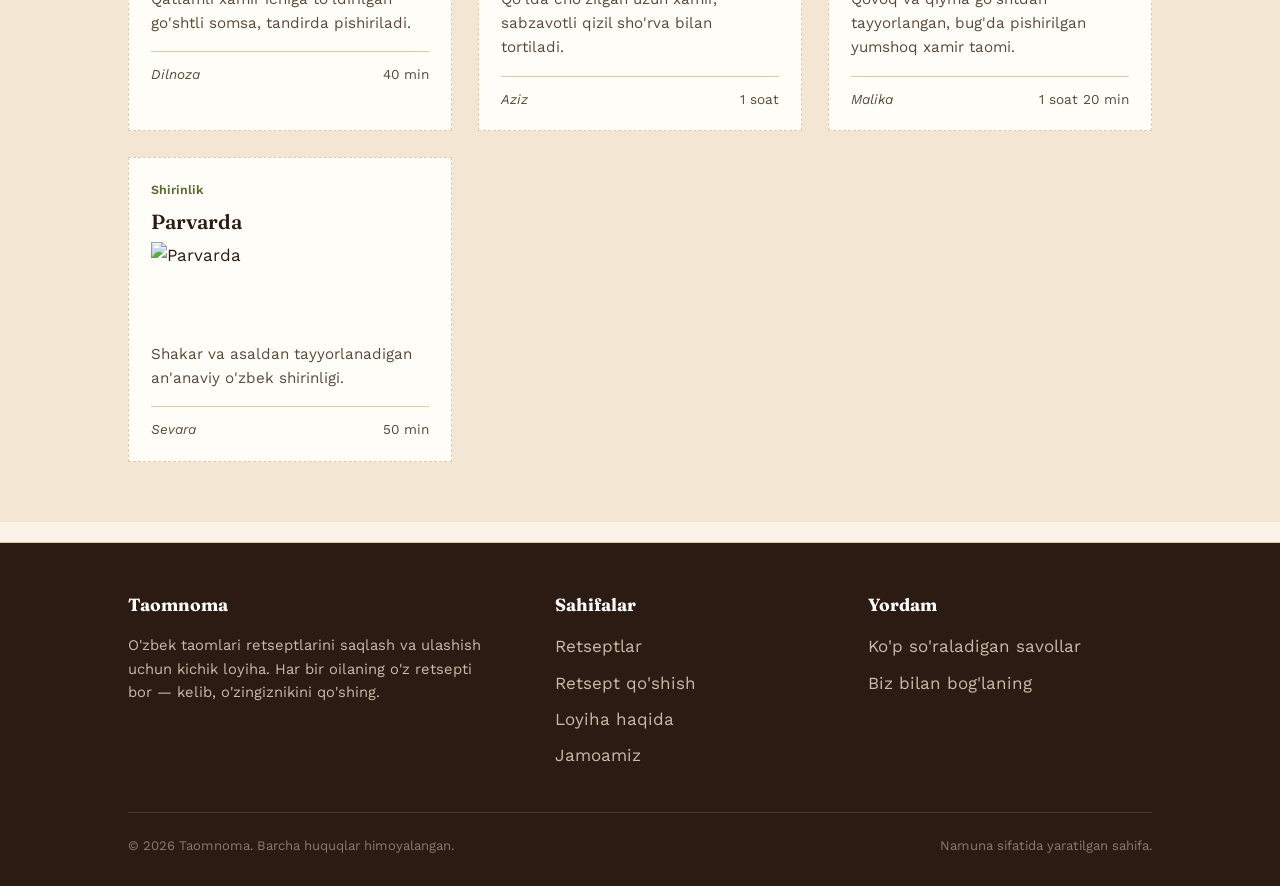
==== commit ea5f50e7: "Update index.html" ====
--- a/index.html
+++ b/index.html
@@ -49,7 +49,7 @@
         <h2>Kun retsepti</h2>
       </div>
       <article class="featured-card">
-        <div class="photo" role="img" aria-label="Osh — palov taomining rasmi"><img class="kkS" src="https://encrypted-tbn0.gstatic.com/images?q=tbn:ANd9GcQXJk7F9mHlJh6HpHR_jl9XJbA6Z6ro5E9UIonnaJc_GA&s=10"></div>
+        <div class="photo" role="img" aria-label="Osh — palov taomining rasmi"><img class="kk" src="https://encrypted-tbn0.gstatic.com/images?q=tbn:ANd9GcQXJk7F9mHlJh6HpHR_jl9XJbA6Z6ro5E9UIonnaJc_GA&s=10"></div>
         <div class="content">
           <p class="cat">Ikkinchi taom</p>
           <h3>Farg'ona oshi</h3>
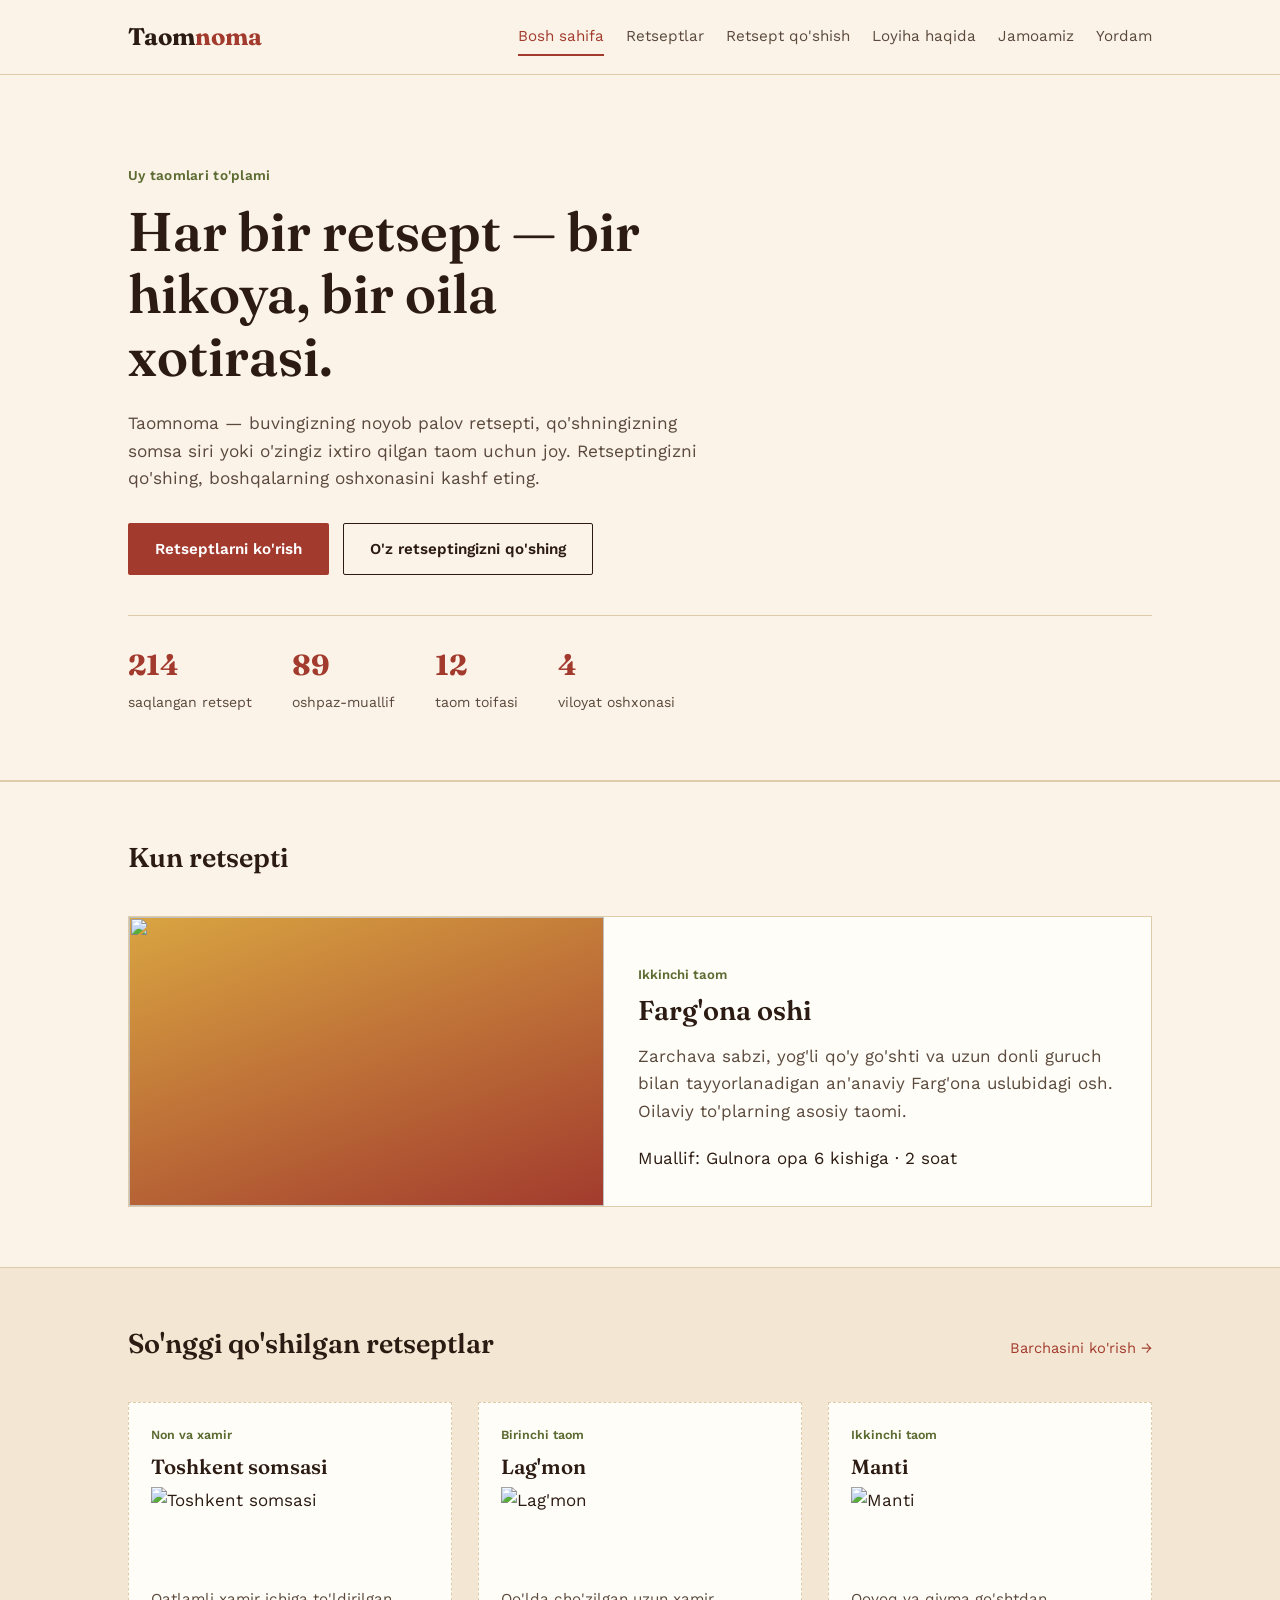
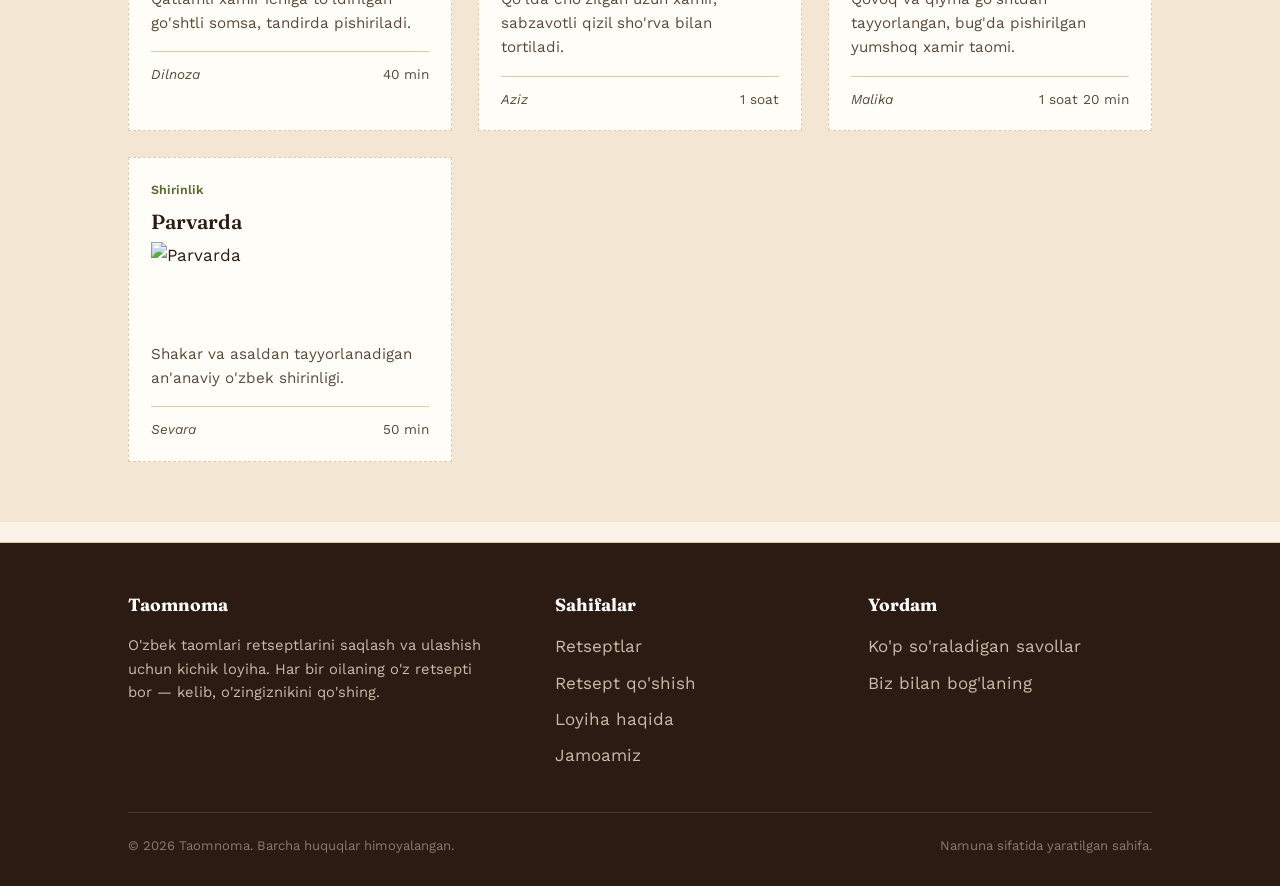
==== commit 5fc488c7: "Update index.html" ====
--- a/index.html
+++ b/index.html
@@ -74,7 +74,7 @@
         <article class="recipe-card">
           <p class="cat">Non va xamir</p>
           <h3>Toshkent somsasi</h3>
-          <img class="recipe-image" src="https://encrypted-tbn0.gstatic.com/images?q=tbn:ANd9GcQyWyOs87mPP_M2TVpZD1NqOgX3ibBH9ERnqRiVEDxL6Gc135Jk4Y-JY5cibM01UlaCmbFFc2TmSldsky36M_Efb-55ktZx7D5hIQ4SqCTSsA&s=10" alt="Lag'mon" />
+          <img class="recipe-image" src="https://encrypted-tbn0.gstatic.com/images?q=tbn:ANd9GcTh6u782TsnYGsiHNCKmjxlDeo9kxHUAk5M0q-7ObEFGw&s=10" alt="Toshkent somsasi" />
           <p>Qatlamli xamir ichiga to'ldirilgan go'shtli somsa, tandirda pishiriladi.</p>
           <div class="meta">
             <span class="author">Dilnoza</span>
